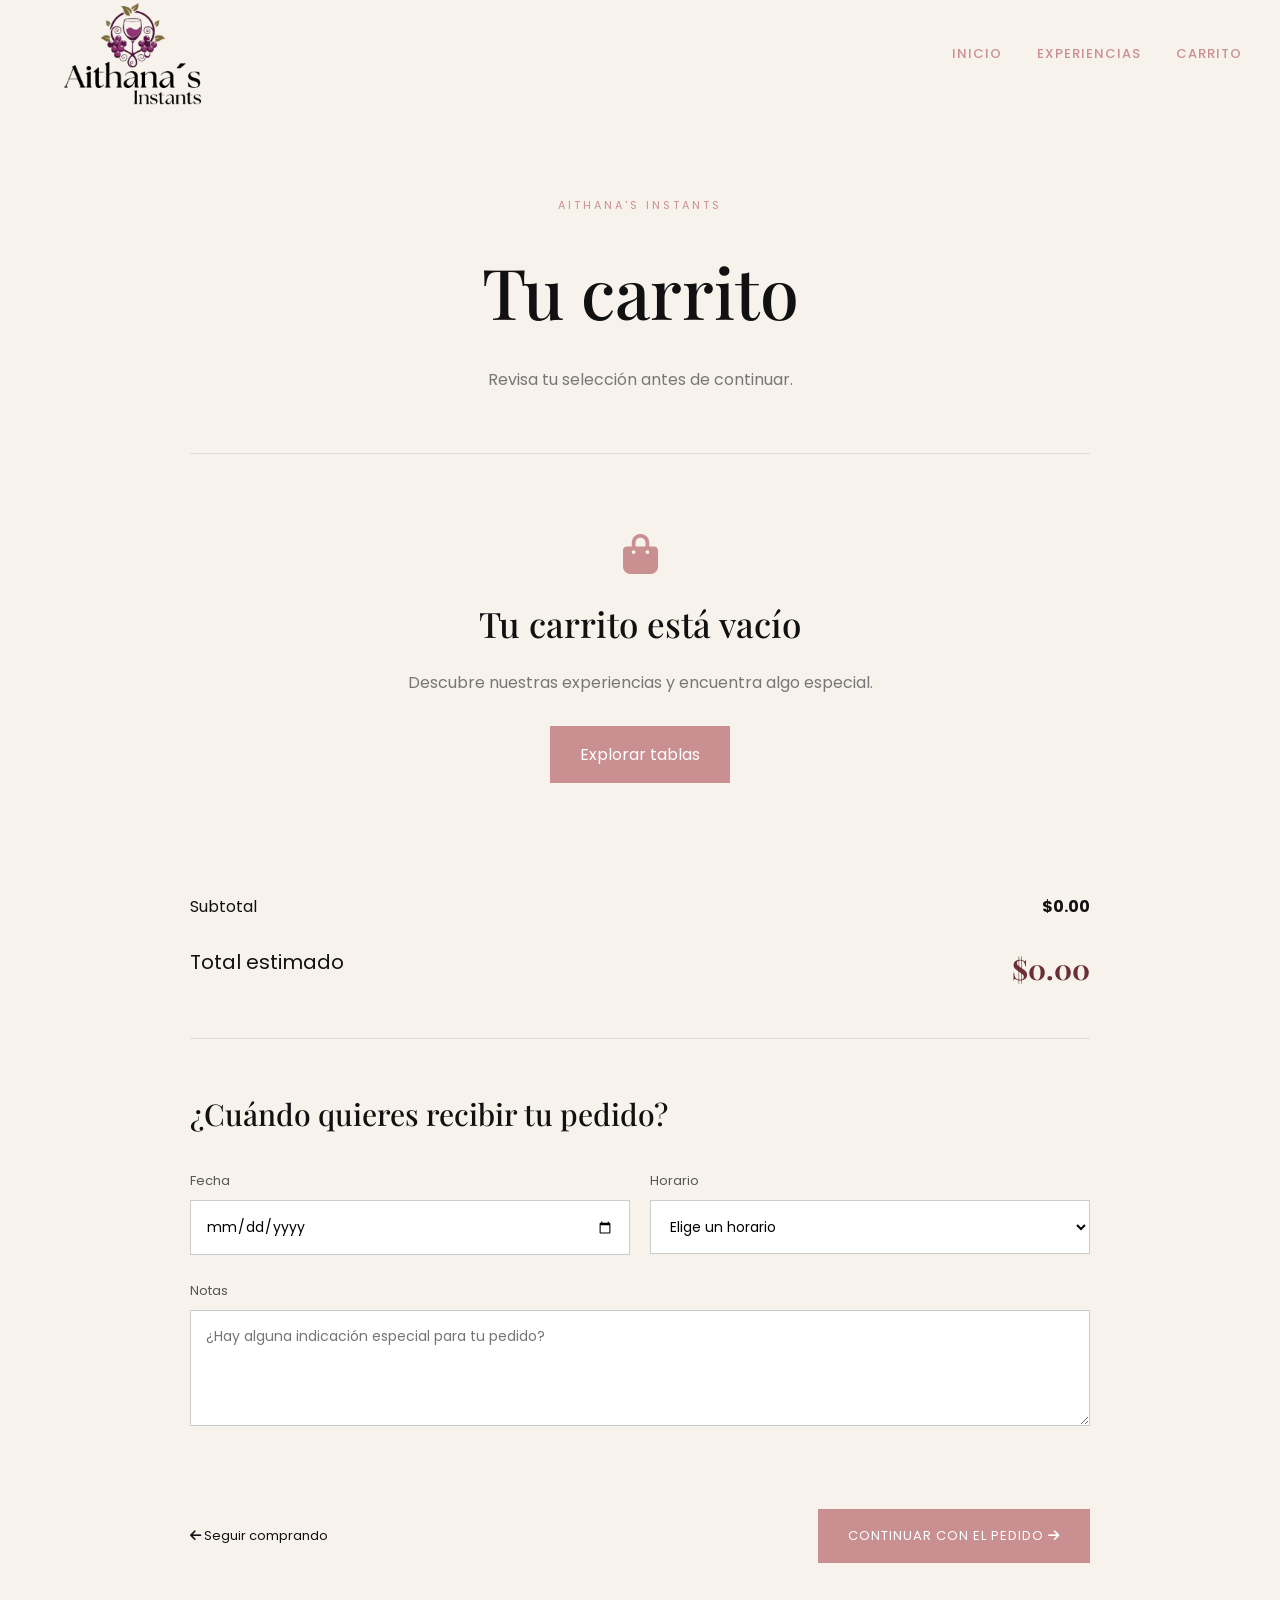
==== pages/carrito.html @ fa344ff1 "Version Final, carrito y galeria tablas hecha" ====
<!DOCTYPE html>
<html lang="es">

<head>

    <meta charset="UTF-8">

    <meta
        name="viewport"
        content="width=device-width, initial-scale=1.0"
    >

    <title>Tu carrito | Aithana's Instants</title>


    <link rel="preconnect" href="https://fonts.googleapis.com">

    <link
        href="https://fonts.googleapis.com/css2?family=Playfair+Display:wght@400;500;600&family=Poppins:wght@300;400;500;600&display=swap"
        rel="stylesheet"
    >


    <link
        rel="stylesheet"
        href="https://cdnjs.cloudflare.com/ajax/libs/font-awesome/6.5.2/css/all.min.css"
    >


    <link
        rel="stylesheet"
        href="../css/style.css"
    >

    <link
        rel="stylesheet"
        href="../css/cart.css"
    >

</head>


<body>


    <!-- =====================================
         HEADER
    ====================================== -->

    <header class="header">

        <nav class="navbar">

            <a
                href="../index.html"
                class="logo"
            >

                <img
                    src="/images/logo/logo-removebg-preview.png"
                    alt="Aithana's Instants"
                >

            </a>


            <ul class="nav-menu">

                <li>
                    <a href="../index.html">
                        Inicio
                    </a>
                </li>

                <li>
                    <a href="tablas.html">
                        Experiencias
                    </a>
                </li>

                <li>
                    <a href="carrito.html">
                        Carrito
                    </a>
                </li>

            </ul>

        </nav>

    </header>


    <!-- =====================================
         CARRITO
    ====================================== -->

    <main class="cart-page">

        <section class="cart-section">

            <div class="cart-container">


                <div class="cart-header">

                    <span>
                        AITHANA'S INSTANTS
                    </span>

                    <h1>
                        Tu carrito
                    </h1>

                    <p>
                        Revisa tu selección antes de continuar.
                    </p>

                </div>


                <!-- PRODUCTOS -->

                <div
                    id="cart-items"
                    class="cart-items"
                >

                </div>


                <!-- TOTAL -->

                <div class="cart-summary">

                    <div>

                        <span>
                            Subtotal
                        </span>

                        <strong
                            id="cart-subtotal"
                        >
                            $0.00 MXN
                        </strong>

                    </div>


                    <div class="cart-total">

                        <span>
                            Total estimado
                        </span>

                        <strong
                            id="cart-total"
                        >
                            $0.00 MXN
                        </strong>

                    </div>

                </div>


                <!-- =================================
                     ENTREGA
                ================================== -->

                <div class="delivery-section">

                    <h2>
                        ¿Cuándo quieres recibir tu pedido?
                    </h2>


                    <div class="delivery-grid">


                        <div class="form-group">

                            <label for="delivery-date">
                                Fecha
                            </label>

                            <input
                                type="date"
                                id="delivery-date"
                            >

                        </div>


                        <div class="form-group">

                            <label for="delivery-time">
                                Horario
                            </label>

                            <select
                                id="delivery-time"
                            >

                                <option value="">
                                    Elige un horario
                                </option>

                                <option value="10:00">
                                    10:00 AM
                                </option>

                                <option value="12:00">
                                    12:00 PM
                                </option>

                                <option value="14:00">
                                    2:00 PM
                                </option>

                                <option value="16:00">
                                    4:00 PM
                                </option>

                                <option value="18:00">
                                    6:00 PM
                                </option>

                            </select>

                        </div>

                    </div>


                    <div class="form-group">

                        <label for="order-notes">
                            Notas
                        </label>

                        <textarea
                            id="order-notes"
                            rows="4"
                            placeholder="¿Hay alguna indicación especial para tu pedido?"
                        ></textarea>

                    </div>

                </div>


                <!-- BOTONES -->

                <div class="cart-actions">

                    <a
                        href="tablas.html"
                        class="continue-shopping"
                    >

                        <i class="fa-solid fa-arrow-left"></i>

                        Seguir comprando

                    </a>


                    <button
                        id="checkout-button"
                        class="checkout-button"
                    >

                        Continuar con el pedido

                        <i class="fa-solid fa-arrow-right"></i>

                    </button>

                </div>


            </div>

        </section>

    </main>


    <script src="../js/script.js"></script>

    <script src="../js/cart.js"></script>

</body>

</html>
---- css/style.css ----
/* =========================================
   VARIABLES
========================================= */

:root {

    /* Identidad Aithana's Instants */

    --color-background: #F7F2EC;

    --color-text: #111111;

    --color-primary: #000000;

    --color-rose: #c98f91;

    --color-burgundy: #6B3035;

    --color-gold: #C6A15B;

    --color-white: #FFFFFF;


    /* Tipografías */

    --font-title: 'Playfair Display', serif;

    --font-body: 'Poppins', sans-serif;


    /* Otros */

    --transition: 0.35s ease;

    --container: 1200px;

}


/* =========================================
   RESET
========================================= */

* {
    margin: 0;
    padding: 0;
    box-sizing: border-box;
}

html {
    scroll-behavior: smooth;
}

body {

    font-family: var(--font-body);

    background-color: var(--color-background);

    color: var(--color-text);

    line-height: 1.7;

}

img {

    width: 100%;

    display: block;

}

a {

    color: inherit;

    text-decoration: none;

}

button {

    font-family: inherit;

}


/* =========================================
   UTILIDADES
========================================= */

.container {

    width: min(
        90%,
        var(--container)
    );

    margin: auto;

}

.section {

    padding: 120px 0;

}


/* =========================================
   HEADER
========================================= */

.header {

    position: fixed;

    top: 0;

    left: 0;

    width: 100%;

    z-index: 1000;

    transition: var(--transition);

}


.header.scrolled {

    background-color:
        rgba(219, 187, 147, 0.96);

    backdrop-filter: blur(10px);

    box-shadow:
        0 5px 25px
        rgba(0, 0, 0, 0.08);

}


.navbar {

    width: min(
        94%,
        1400px
    );

    margin: auto;

    min-height: 90px;

    display: flex;

    align-items: center;

    justify-content: space-between;

}


.logo img {

    width: 200px;

    max-height: 200px;

    object-fit: contain;

}


.nav-menu {

    display: flex;

    align-items: center;

    gap: 35px;

    list-style: none;

}


.nav-menu a {

    font-size: 13px;

    font-weight: 500;

    letter-spacing: 1px;

    text-transform: uppercase;

    position: relative;

    color: var(--color-rose);

    transition: var(--transition);

}


.nav-menu a::after {

    content: '';

    position: absolute;

    bottom: -7px;

    left: 0;

    width: 0;

    height: 1px;

    background-color: var(--color-rose);

    transition: var(--transition);

}


.nav-menu a:hover::after {

    width: 100%;

}


.menu-toggle {

    display: none;

    border: none;

    background: transparent;

    cursor: pointer;

}


.menu-toggle span {

    display: block;

    width: 25px;

    height: 2px;

    margin: 5px;

    background-color: var(--color-rose);

}

/* =========================================
   HERO
========================================= */

.hero {

    min-height: 100vh;

    position: relative;

    display: flex;

    align-items: center;

    justify-content: center;

    text-align: center;

    background-image:
        url('../images/Galeria/Galeria 1.jpg');

    background-size: cover;

    background-position: center;

    color: var(--color-white);

}

.hero-overlay {

    position: absolute;

    inset: 0;

    background:
        linear-gradient(
            rgba(0, 0, 0, 0.35),
            rgba(0, 0, 0, 0.55)
        );

}

.hero-content {

    position: relative;

    z-index: 1;

    width: min(
        90%,
        900px
    );

}

.hero-subtitle {

    display: block;

    margin-bottom: 20px;

    font-size: 13px;

    letter-spacing: 5px;

}

.hero h1 {

    font-family: var(--font-title);

    font-size: clamp(
        50px,
        7vw,
        95px
    );

    font-weight: 500;

    line-height: 1.05;

}

.hero h1 span {

    display: block;

    color: var(--color-rose);

    font-style: italic;

}

.hero-content p {

    max-width: 600px;

    margin: 30px auto;

    font-size: 16px;

    font-weight: 300;

}

.hero-scroll {

    position: absolute;

    bottom: 30px;

    left: 50%;

    transform: translateX(-50%);

    display: flex;

    flex-direction: column;

    align-items: center;

    gap: 5px;

    font-size: 11px;

    letter-spacing: 2px;

    z-index: 2;

}


/* =========================================
   BOTONES
========================================= */

.btn {

    display: inline-flex;

    align-items: center;

    justify-content: center;

    gap: 10px;

    padding: 15px 30px;

    font-size: 12px;

    font-weight: 500;

    letter-spacing: 1px;

    text-transform: uppercase;

    border: 1px solid transparent;

    transition: var(--transition);

}

.btn-primary {

    background-color: var(--color-rose);

    color: var(--color-white);

}

.btn-primary:hover {

    background-color: var(--color-burgundy);

    transform: translateY(-3px);

}

.btn-outline {

    border-color: var(--color-text);

}

.btn-outline:hover {

    background-color: var(--color-text);

    color: var(--color-white);

}

.btn-light {

    background-color: var(--color-white);

    color: var(--color-text);

}

.btn-light:hover {

    background-color: var(--color-rose);

    color: var(--color-white);

}


/* =========================================
   LABELS
========================================= */

.section-label {

    display: flex;

    align-items: center;

    justify-content: center;

    gap: 15px;

    font-size: 11px;

    letter-spacing: 3px;

    font-weight: 500;

}

.section-label span {

    width: 30px;

    height: 1px;

    background-color: var(--color-rose);

}


/* =========================================
   INTRO
========================================= */

.intro {

    text-align: center;

}

.intro-container {

    max-width: 850px;

}

.intro h2 {

    margin-top: 25px;

    font-family: var(--font-title);

    font-size: clamp(
        40px,
        5vw,
        65px
    );

    line-height: 1.2;

    font-weight: 500;

}

.intro h2 em {

    display: block;

    color: var(--color-rose);

}

.intro p {

    max-width: 650px;

    margin: 30px auto;

    color: #555;

}

.text-link {

    display: inline-flex;

    align-items: center;

    gap: 10px;

    font-size: 12px;

    text-transform: uppercase;

    letter-spacing: 1px;

    font-weight: 500;

    transition: var(--transition);

}

.text-link i {

    transition: var(--transition);

}

.text-link:hover {

    color: var(--color-burgundy);

}

.text-link:hover i {

    transform: translateX(6px);

}


/* =========================================
   SECTION HEADING
========================================= */

.section-heading {

    text-align: center;

    margin-bottom: 60px;

}

.section-heading h2 {

    margin-top: 20px;

    font-family: var(--font-title);

    font-size: clamp(
        40px,
        5vw,
        65px
    );

    font-weight: 500;

}

.section-heading p {

    max-width: 550px;

    margin: 15px auto 0;

    color: #666;

}


/* =========================================
   EXPERIENCES
========================================= */

.experiences {

    background-color: #EFE7DF;

}

.experience-grid {

    display: grid;

    grid-template-columns:
        repeat(3, 1fr);

    gap: 30px;

}

.experience-card {

    background-color: var(--color-background);

}

.experience-image {

    height: 450px;

    overflow: hidden;

}

.experience-image img {

    height: 100%;

    object-fit: cover;

    transition:
        transform 0.7s ease;

}

.experience-card:hover
.experience-image img {

    transform: scale(1.06);

}

.experience-content {

    padding: 30px;

}

.experience-number {

    font-family: var(--font-title);

    color: var(--color-rose);

    font-size: 14px;

}

.experience-content h3 {

    margin: 10px 0;

    font-family: var(--font-title);

    font-size: 32px;

    font-weight: 500;

}

.experience-content p {

    color: #666;

    margin-bottom: 20px;

    font-size: 14px;

}


/* =========================================
   FEATURED
========================================= */

.featured {

    display: grid;

    grid-template-columns:
        1.2fr
        1fr;

    min-height: 700px;

}

.featured-image {

    overflow: hidden;

}

.featured-image img {

    height: 100%;

    object-fit: cover;

}

.featured-content {

    padding: 80px;

    display: flex;

    flex-direction: column;

    justify-content: center;

    background-color: var(--color-burgundy);

    color: var(--color-white);

}

.featured-content .section-label {

    justify-content: flex-start;

}

.featured-content h2 {

    margin: 25px 0;

    font-family: var(--font-title);

    font-size: clamp(
        45px,
        5vw,
        75px
    );

    font-weight: 500;

    line-height: 1.1;

}

.featured-content h2 em {

    display: block;

    color: var(--color-rose);

}

.featured-content p {

    max-width: 500px;

    margin-bottom: 35px;

    color: rgba(255, 255, 255, 0.8);

}

.featured-content .btn {

    align-self: flex-start;

}


/* =========================================
   ABOUT
========================================= */

.about-container {

    display: grid;

    grid-template-columns:
        1fr 1fr;

    gap: 100px;

    align-items: center;

}

.about-content h2 {

    margin: 25px 0;

    font-family: var(--font-title);

    font-size: clamp(
        45px,
        5vw,
        70px
    );

    line-height: 1.1;

    font-weight: 500;

}

.about-content h2 em {

    display: block;

    color: var(--color-rose);

}

.about-content p {

    color: #666;

    margin-bottom: 20px;

}

.about-content .section-label {

    justify-content: flex-start;

}

.about-image {

    height: 650px;

    overflow: hidden;

}

.about-image img {

    height: 100%;

    object-fit: cover;

}


/* =========================================
   GALERÍA
========================================= */

.gallery {

    background-color: #EFE7DF;

}

.gallery-grid {

    display: grid;

    grid-template-columns:
        repeat(4, 1fr);

    grid-auto-rows: 260px;

    gap: 15px;

}

.gallery-item {

    overflow: hidden;

}

.gallery-item img {

    height: 100%;

    object-fit: cover;

    transition:
        transform 0.6s ease;

}

.gallery-item:hover img {

    transform: scale(1.06);

}

.gallery-large {

    grid-column: span 2;

    grid-row: span 2;

}

.gallery-wide {

    grid-column: span 2;

}


/* =========================================
   CTA
========================================= */

.cta {

    min-height: 600px;

    position: relative;

    display: flex;

    align-items: center;

    justify-content: center;

    text-align: center;

    color: var(--color-white);

    background-image:
        url('../images/hero/cta.jpg');

    background-size: cover;

    background-position: center;

}

.cta-overlay {

    position: absolute;

    inset: 0;

    background:
        rgba(0, 0, 0, 0.55);

}

.cta-content {

    position: relative;

    z-index: 1;

    width: min(
        90%,
        800px
    );

}

.cta-content h2 {

    margin: 25px 0;

    font-family: var(--font-title);

    font-size: clamp(
        45px,
        6vw,
        80px
    );

    line-height: 1.1;

    font-weight: 500;

}

.cta-content h2 em {

    display: block;

    color: var(--color-rose);

}

.cta-content p {

    max-width: 600px;

    margin: 0 auto 35px;

    color: rgba(255, 255, 255, 0.85);

}


/* =========================================
   FOOTER
========================================= */

.footer {

    background-color: var(--color-primary);

    color: var(--color-white);

}

.footer-container {

    padding: 80px 0;

    display: grid;

    grid-template-columns:
        2fr 1fr 1fr;

    gap: 60px;

}

.footer-brand img {

    width: 200px;

    margin-bottom: 20px;

}

.footer-brand p {

    max-width: 300px;

    color: rgba(255, 255, 255, 0.6);

    font-size: 14px;

}

.footer-links {

    display: flex;

    flex-direction: column;

    gap: 10px;

}

.footer-links h4 {

    font-family: var(--font-title);

    font-size: 20px;

    font-weight: 500;

    margin-bottom: 10px;

}

.footer-links a {

    color: rgba(255, 255, 255, 0.65);

    font-size: 13px;

    transition: var(--transition);

}

.footer-links a:hover {

    color: var(--color-rose);

}

.footer-bottom {

    border-top:
        1px solid rgba(255, 255, 255, 0.1);

    padding: 20px;

    text-align: center;

}

.footer-bottom p {

    font-size: 11px;

    color: rgba(255, 255, 255, 0.5);

}


/* =========================================
   RESPONSIVE
========================================= */

@media (max-width: 900px) {

    .nav-menu {

        position: fixed;

        top: 90px;

        right: -100%;

        width: 100%;

        height: calc(100vh - 90px);

        background-color: var(--color-background);

        flex-direction: column;

        justify-content: center;

        gap: 30px;

        transition: var(--transition);

    }

    .nav-menu.active {

        right: 0;

    }

    .menu-toggle {

        display: block;

    }

    .experience-grid {

        grid-template-columns: 1fr;

    }

    .experience-image {

        height: 500px;

    }

    .featured {

        grid-template-columns: 1fr;

    }

    .featured-image {

        min-height: 550px;

    }

    .about-container {

        grid-template-columns: 1fr;

        gap: 50px;

    }

    .about-image {

        height: 550px;

    }

    .gallery-grid {

        grid-template-columns:
            repeat(2, 1fr);

    }

    .footer-container {

        grid-template-columns:
            1fr 1fr;

    }

    .footer-brand {

        grid-column: span 2;

    }

}


@media (max-width: 600px) {

    .section {

        padding: 80px 0;

    }

    .navbar {

        min-height: 75px;

    }

    .nav-menu {

        top: 75px;

        height: calc(100vh - 75px);

    }

    .logo img {

        width: 120px;

    }

    .hero h1 {

        font-size: 48px;

    }

    .hero-subtitle {

        letter-spacing: 3px;

    }

    .hero-content p {

        font-size: 14px;

    }

    .experience-image {

        height: 400px;

    }

    .featured-content {

        padding: 60px 30px;

    }

    .about-image {

        height: 400px;

    }

    .gallery-grid {

        grid-template-columns: 1fr;

        grid-auto-rows: 300px;

    }

    .gallery-large,
    .gallery-wide {

        grid-column: span 1;

        grid-row: span 1;

    }

    .footer-container {

        grid-template-columns: 1fr;

    }

    .footer-brand {

        grid-column: span 1;

    }

}
---- css/cart.css ----
/* =========================================
   PÁGINA CARRITO
========================================= */

.cart-page {

    padding-top: 130px;

    min-height: 100vh;

    background-color:
        var(--color-background);

}

.cart-section {

    padding: 60px 20px 100px;

}

.cart-container {

    width: min(
        100%,
        900px
    );

    margin: auto;

}


/* =========================================
   HEADER
========================================= */

.cart-header {

    text-align: center;

    margin-bottom: 60px;

}

.cart-header span {

    font-size: 11px;

    letter-spacing: 3px;

    color: var(--color-rose);

}

.cart-header h1 {

    font-family: var(--font-title);

    font-size: clamp(
        45px,
        6vw,
        70px
    );

    font-weight: 500;

    margin: 15px 0;

}

.cart-header p {

    color: #777;

}


/* =========================================
   PRODUCTOS
========================================= */

.cart-items {

    border-top: 1px solid #ddd;

}

.cart-item {

    display: grid;

    grid-template-columns:
        110px
        1fr
        auto;

    gap: 25px;

    align-items: center;

    padding: 25px 0;

    border-bottom: 1px solid #ddd;

}

.cart-item-image {

    width: 110px;

    height: 110px;

    overflow: hidden;

}

.cart-item-image img {

    width: 100%;

    height: 100%;

    object-fit: cover;

}

.cart-item-info h3 {

    font-family: var(--font-title);

    font-size: 23px;

    font-weight: 500;

    margin-bottom: 8px;

}

.cart-item-price {

    color: var(--color-rose);

    font-size: 14px;

}


/* =========================================
   CANTIDAD
========================================= */

.cart-item-quantity {

    display: flex;

    align-items: center;

    border: 1px solid #ddd;

    width: fit-content;

    margin-top: 15px;

}

.cart-item-quantity button {

    width: 35px;

    height: 35px;

    border: none;

    background: transparent;

    cursor: pointer;

    font-size: 18px;

}

.cart-item-quantity span {

    width: 35px;

    text-align: center;

    font-size: 13px;

}

.cart-item-total {

    font-family: var(--font-title);

    font-size: 20px;

}

.remove-item {

    display: block;

    margin-top: 10px;

    border: none;

    background: transparent;

    color: #888;

    cursor: pointer;

    font-size: 12px;

}


/* =========================================
   RESUMEN
========================================= */

.cart-summary {

    padding: 30px 0;

    border-bottom: 1px solid #ddd;

}

.cart-summary > div {

    display: flex;

    justify-content: space-between;

    margin-bottom: 15px;

}

.cart-total {

    font-size: 20px;

    padding-top: 10px;

}

.cart-total strong {

    font-family: var(--font-title);

    font-size: 28px;

    color: var(--color-burgundy);

}


/* =========================================
   ENTREGA
========================================= */

.delivery-section {

    padding: 50px 0;

}

.delivery-section h2 {

    font-family: var(--font-title);

    font-size: 30px;

    font-weight: 500;

    margin-bottom: 30px;

}

.delivery-grid {

    display: grid;

    grid-template-columns:
        1fr
        1fr;

    gap: 20px;

}

.form-group {

    margin-bottom: 25px;

}

.form-group label {

    display: block;

    margin-bottom: 8px;

    font-size: 13px;

    color: #555;

}

.form-group input,
.form-group select,
.form-group textarea {

    width: 100%;

    padding: 15px;

    border: 1px solid #ccc;

    background-color: white;

    font-family: var(--font-body);

    font-size: 14px;

    outline: none;

}

.form-group input:focus,
.form-group select:focus,
.form-group textarea:focus {

    border-color:
        var(--color-rose);

}


/* =========================================
   ACCIONES
========================================= */

.cart-actions {

    display: flex;

    align-items: center;

    justify-content: space-between;

    gap: 20px;

}

.continue-shopping {

    color: var(--color-text);

    font-size: 13px;

}

.checkout-button {

    border: none;

    padding: 17px 30px;

    background-color:
        var(--color-rose);

    color: white;

    font-family: var(--font-body);

    font-size: 13px;

    text-transform: uppercase;

    letter-spacing: 1px;

    cursor: pointer;

    transition:
        background-color 0.3s ease;

}

.checkout-button:hover {

    background-color:
        var(--color-burgundy);

}


/* =========================================
   CARRITO VACÍO
========================================= */

.empty-cart {

    text-align: center;

    padding: 80px 20px;

}

.empty-cart i {

    font-size: 40px;

    color: var(--color-rose);

    margin-bottom: 20px;

}

.empty-cart h2 {

    font-family: var(--font-title);

    font-size: 35px;

    font-weight: 500;

}

.empty-cart p {

    color: #777;

    margin: 15px 0 30px;

}

.empty-cart a {

    display: inline-block;

    padding: 15px 30px;

    background-color:
        var(--color-rose);

    color: white;

}


/* =========================================
   RESPONSIVE
========================================= */

@media (max-width: 700px) {

    .cart-item {

        grid-template-columns:
            80px
            1fr;

    }

    .cart-item-image {

        width: 80px;

        height: 80px;

    }

    .cart-item-total {

        grid-column: 2;

    }

    .delivery-grid {

        grid-template-columns: 1fr;

    }

    .cart-actions {

        flex-direction: column-reverse;

        align-items: stretch;

        text-align: center;

    }

    .checkout-button {

        width: 100%;

    }

}
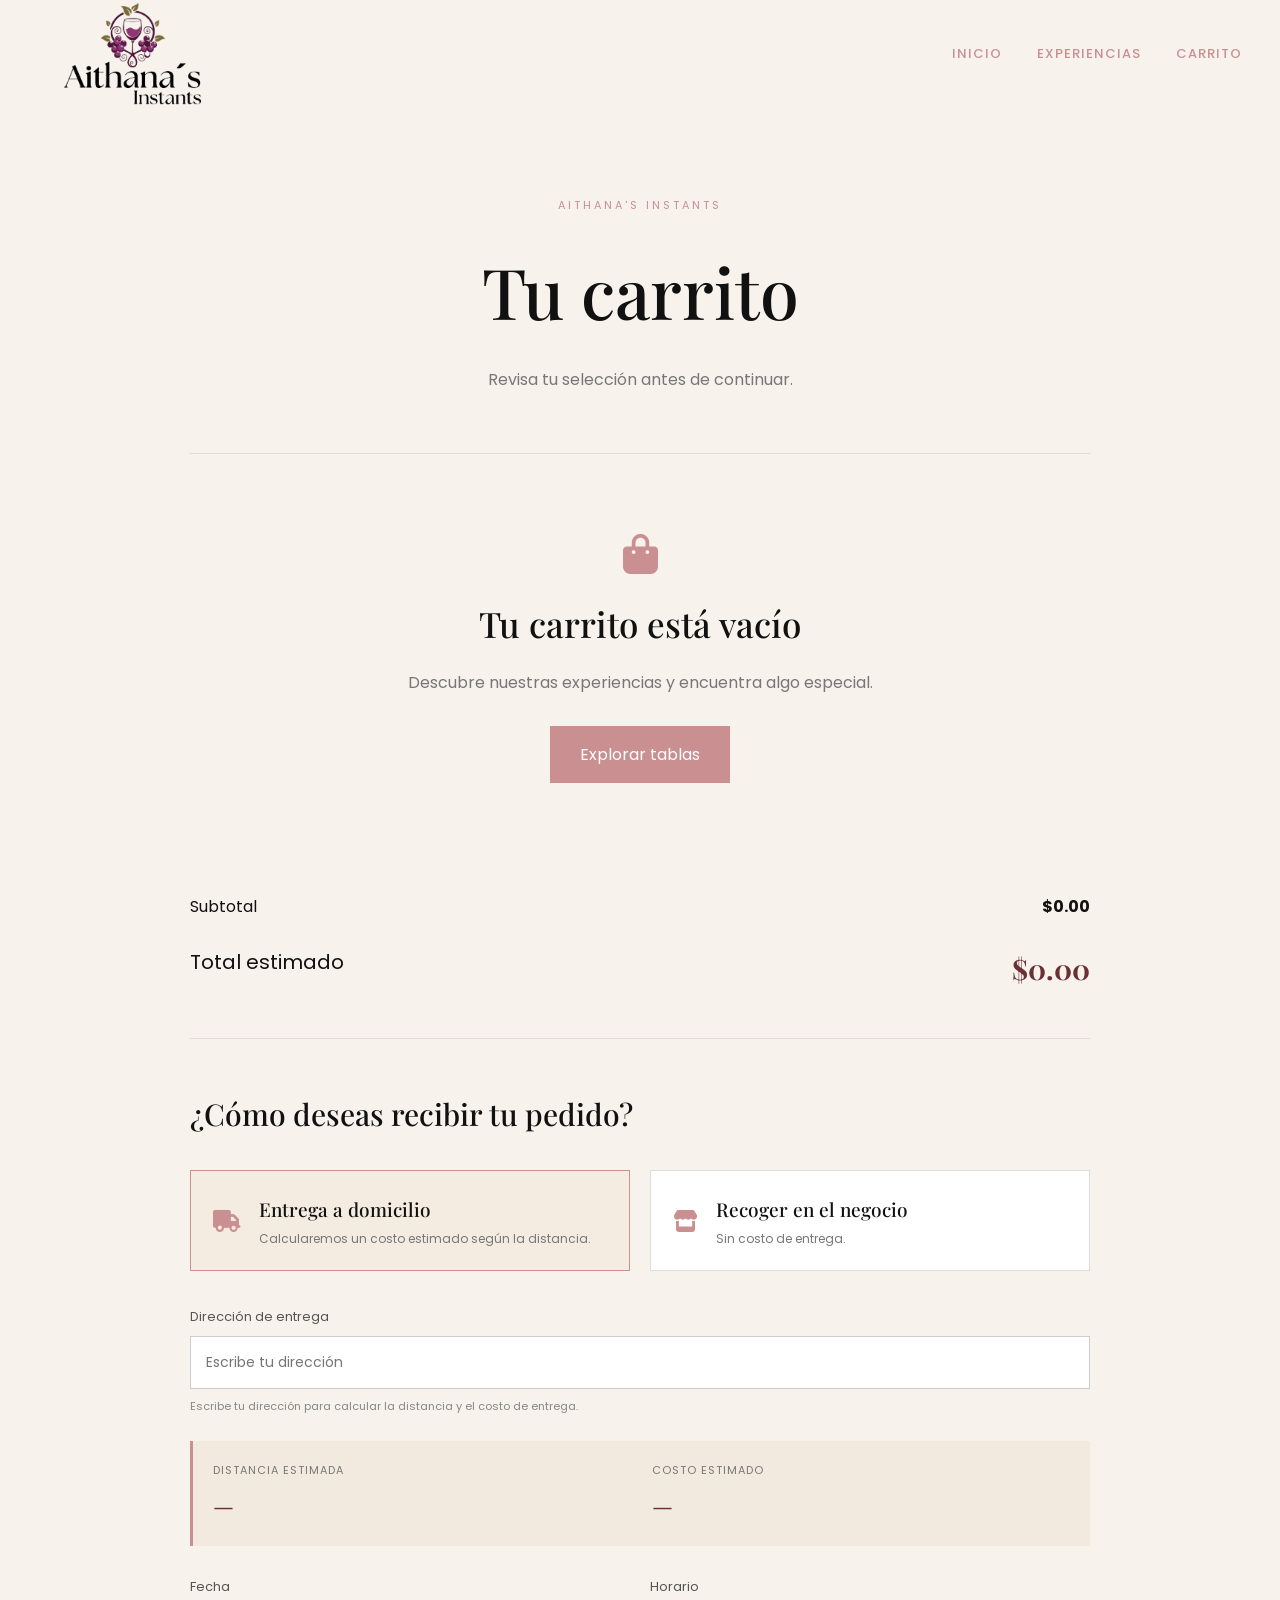
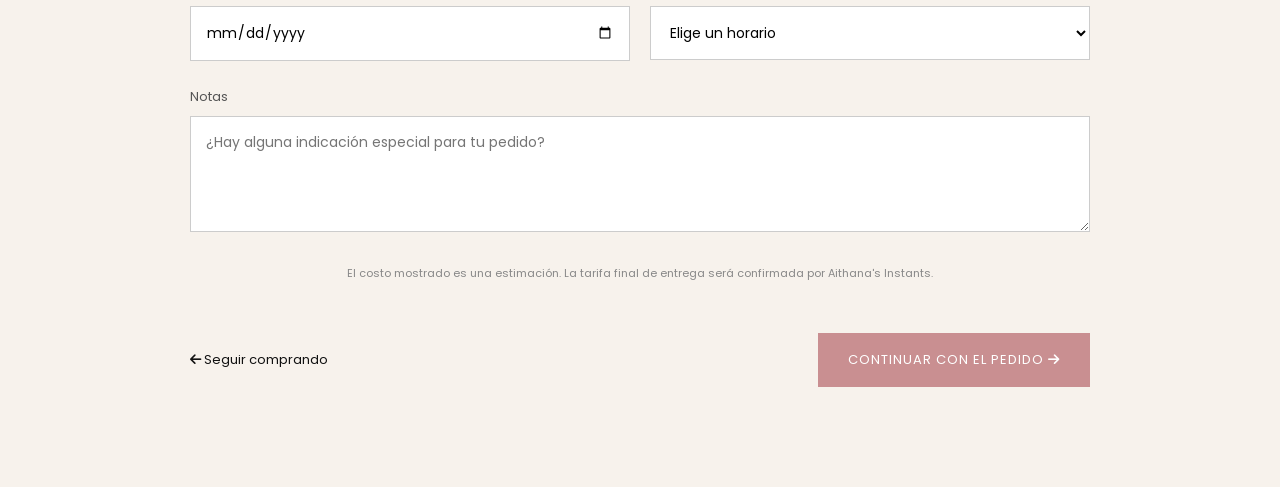
==== commit 696ede28: "PRUEBAS FINALES, INTEGRACION DE MAPA Y BOTON DE CHECKOUT" ====
--- a/pages/carrito.html
+++ b/pages/carrito.html
@@ -164,93 +164,280 @@
 
                 </div>
 
-
-                <!-- =================================
-                     ENTREGA
-                ================================== -->
-
-                <div class="delivery-section">
-
-                    <h2>
-                        ¿Cuándo quieres recibir tu pedido?
-                    </h2>
-
-
-                    <div class="delivery-grid">
-
-
-                        <div class="form-group">
-
-                            <label for="delivery-date">
-                                Fecha
-                            </label>
-
-                            <input
-                                type="date"
-                                id="delivery-date"
-                            >
-
-                        </div>
-
-
-                        <div class="form-group">
-
-                            <label for="delivery-time">
-                                Horario
-                            </label>
-
-                            <select
-                                id="delivery-time"
-                            >
-
-                                <option value="">
-                                    Elige un horario
-                                </option>
-
-                                <option value="10:00">
-                                    10:00 AM
-                                </option>
-
-                                <option value="12:00">
-                                    12:00 PM
-                                </option>
-
-                                <option value="14:00">
-                                    2:00 PM
-                                </option>
-
-                                <option value="16:00">
-                                    4:00 PM
-                                </option>
-
-                                <option value="18:00">
-                                    6:00 PM
-                                </option>
-
-                            </select>
-
-                        </div>
-
-                    </div>
-
-
-                    <div class="form-group">
-
-                        <label for="order-notes">
-                            Notas
-                        </label>
-
-                        <textarea
-                            id="order-notes"
-                            rows="4"
-                            placeholder="¿Hay alguna indicación especial para tu pedido?"
-                        ></textarea>
-
-                    </div>
-
-                </div>
-
-
+<!-- =================================
+     ENTREGA
+================================= -->
+
+<div class="delivery-section">
+
+    <h2>
+        ¿Cómo deseas recibir tu pedido?
+    </h2>
+
+
+    <!-- =================================
+         MÉTODO DE ENTREGA
+    ================================== -->
+
+    <div class="delivery-options">
+
+
+        <label class="delivery-option">
+
+            <input
+                type="radio"
+                name="delivery-method"
+                value="delivery"
+                checked
+            >
+
+            <div class="delivery-option-content">
+
+                <i class="fa-solid fa-truck"></i>
+
+                <div>
+
+                    <strong>
+                        Entrega a domicilio
+                    </strong>
+
+                    <span>
+                        Calcularemos un costo estimado
+                        según la distancia.
+                    </span>
+
+                </div>
+
+            </div>
+
+        </label>
+
+
+        <label class="delivery-option">
+
+            <input
+                type="radio"
+                name="delivery-method"
+                value="pickup"
+            >
+
+            <div class="delivery-option-content">
+
+                <i class="fa-solid fa-store"></i>
+
+                <div>
+
+                    <strong>
+                        Recoger en el negocio
+                    </strong>
+
+                    <span>
+                        Sin costo de entrega.
+                    </span>
+
+                </div>
+
+            </div>
+
+        </label>
+
+
+    </div>
+
+
+    <!-- =================================
+         ENTREGA A DOMICILIO
+    ================================== -->
+
+    <div
+        id="delivery-fields"
+        class="delivery-fields"
+    >
+
+
+        <div class="form-group">
+
+            <label for="delivery-address">
+
+                Dirección de entrega
+
+            </label>
+
+            <input
+                type="text"
+                id="delivery-address"
+                placeholder="Escribe tu dirección"
+                autocomplete="street-address"
+            >
+
+           <small>
+    Escribe tu dirección para calcular la distancia
+    y el costo de entrega.
+</small>
+
+        </div>
+
+
+        <!-- DISTANCIA -->
+
+        <div
+            id="distance-result"
+            class="delivery-estimate"
+        >
+
+            <div>
+
+                <span>
+                    Distancia estimada
+                </span>
+
+                <strong id="delivery-distance">
+                    —
+                </strong>
+
+            </div>
+
+            <div>
+
+                <span>
+                    Costo estimado
+                </span>
+
+                <strong id="delivery-cost">
+                    —
+                </strong>
+
+            </div>
+
+        </div>
+
+
+    </div>
+
+
+    <!-- =================================
+         RECOGER EN NEGOCIO
+    ================================== -->
+
+    <div
+        id="pickup-message"
+        class="pickup-message"
+        style="display: none;"
+    >
+
+        <i class="fa-solid fa-store"></i>
+
+        <div>
+
+            <strong>
+                Recoger en el negocio
+            </strong>
+
+            <p>
+                Tu pedido estará listo para recoger
+                en la dirección de Aithana's Instants.
+            </p>
+
+        </div>
+
+        <span class="pickup-cost">
+            $0 MXN
+        </span>
+
+    </div>
+
+
+    <!-- =================================
+         FECHA Y HORA
+    ================================== -->
+
+    <div class="delivery-grid">
+
+
+        <div class="form-group">
+
+            <label for="delivery-date">
+                Fecha
+            </label>
+
+            <input
+                type="date"
+                id="delivery-date"
+            >
+
+        </div>
+
+
+        <div class="form-group">
+
+            <label for="delivery-time">
+                Horario
+            </label>
+
+            <select
+                id="delivery-time"
+            >
+
+                <option value="">
+                    Elige un horario
+                </option>
+
+                <option value="10:00">
+                    10:00 AM
+                </option>
+
+                <option value="12:00">
+                    12:00 PM
+                </option>
+
+                <option value="14:00">
+                    2:00 PM
+                </option>
+
+                <option value="16:00">
+                    4:00 PM
+                </option>
+
+                <option value="18:00">
+                    6:00 PM
+                </option>
+
+            </select>
+
+        </div>
+
+
+    </div>
+
+
+    <!-- =================================
+         NOTAS
+    ================================== -->
+
+    <div class="form-group">
+
+        <label for="order-notes">
+            Notas
+        </label>
+
+        <textarea
+            id="order-notes"
+            rows="4"
+            placeholder="¿Hay alguna indicación especial para tu pedido?"
+        ></textarea>
+
+    </div>
+
+
+    <p class="delivery-disclaimer">
+
+        El costo mostrado es una estimación.
+        La tarifa final de entrega será confirmada
+        por Aithana's Instants.
+
+    </p>
+
+</div>
                 <!-- BOTONES -->
 
                 <div class="cart-actions">
--- a/css/cart.css
+++ b/css/cart.css
@@ -279,8 +279,11 @@
     margin-bottom: 30px;
 
 }
-
-.delivery-grid {
+/* =========================================
+   OPCIONES DE ENTREGA
+========================================= */
+
+.delivery-options {
 
     display: grid;
 
@@ -290,6 +293,286 @@
 
     gap: 20px;
 
+    margin-bottom: 35px;
+
+}
+
+
+.delivery-option {
+
+    position: relative;
+
+    cursor: pointer;
+
+}
+
+
+.delivery-option input {
+
+    position: absolute;
+
+    opacity: 0;
+
+}
+
+
+.delivery-option-content {
+
+    display: flex;
+
+    align-items: center;
+
+    gap: 18px;
+
+    padding: 22px;
+
+    border: 1px solid #ddd;
+
+    background-color: white;
+
+    transition:
+        border-color 0.3s ease,
+        background-color 0.3s ease,
+        transform 0.3s ease;
+
+}
+
+
+.delivery-option-content i {
+
+    font-size: 22px;
+
+    color: var(--color-rose);
+
+}
+
+
+.delivery-option-content strong {
+
+    display: block;
+
+    font-family: var(--font-title);
+
+    font-size: 19px;
+
+    font-weight: 500;
+
+    margin-bottom: 5px;
+
+}
+
+
+.delivery-option-content span {
+
+    display: block;
+
+    color: #777;
+
+    font-size: 12px;
+
+    line-height: 1.5;
+
+}
+
+
+/* OPCIÓN SELECCIONADA */
+
+.delivery-option input:checked
++ .delivery-option-content {
+
+    border-color:
+        var(--color-rose);
+
+    background-color:
+        rgba(219, 187, 147, 0.12);
+
+}
+
+
+/* =========================================
+   CAMPOS DE ENTREGA
+========================================= */
+
+.delivery-fields {
+
+    margin-bottom: 30px;
+
+}
+
+
+.form-group small {
+
+    display: block;
+
+    margin-top: 8px;
+
+    color: #888;
+
+    font-size: 11px;
+
+}
+
+
+/* =========================================
+   ESTIMACIÓN DE ENTREGA
+========================================= */
+
+.delivery-estimate {
+
+    display: grid;
+
+    grid-template-columns:
+        1fr
+        1fr;
+
+    gap: 20px;
+
+    padding: 20px;
+
+    margin-bottom: 30px;
+
+    background-color:
+        rgba(219, 187, 147, 0.15);
+
+    border-left:
+        3px solid var(--color-rose);
+
+}
+
+
+.delivery-estimate div {
+
+    display: flex;
+
+    flex-direction: column;
+
+    gap: 5px;
+
+}
+
+
+.delivery-estimate span {
+
+    color: #777;
+
+    font-size: 11px;
+
+    text-transform: uppercase;
+
+    letter-spacing: 1px;
+
+}
+
+
+.delivery-estimate strong {
+
+    font-family: var(--font-title);
+
+    font-size: 24px;
+
+    font-weight: 500;
+
+    color: var(--color-burgundy);
+
+}
+
+
+/* =========================================
+   RECOGER EN NEGOCIO
+========================================= */
+
+.pickup-message {
+
+    display: flex;
+
+    align-items: center;
+
+    gap: 18px;
+
+    padding: 22px;
+
+    margin-bottom: 30px;
+
+    background-color:
+        rgba(219, 187, 147, 0.15);
+
+    border-left:
+        3px solid var(--color-rose);
+
+}
+
+
+.pickup-message > i {
+
+    font-size: 22px;
+
+    color: var(--color-rose);
+
+}
+
+
+.pickup-message strong {
+
+    font-family: var(--font-title);
+
+    font-size: 19px;
+
+    font-weight: 500;
+
+}
+
+
+.pickup-message p {
+
+    margin-top: 5px;
+
+    color: #777;
+
+    font-size: 12px;
+
+}
+
+
+.pickup-cost {
+
+    margin-left: auto;
+
+    font-family: var(--font-title);
+
+    font-size: 20px;
+
+    color: var(--color-burgundy);
+
+}
+
+
+/* =========================================
+   AVISO
+========================================= */
+
+.delivery-disclaimer {
+
+    margin-top: 25px;
+
+    color: #888;
+
+    font-size: 11px;
+
+    line-height: 1.6;
+
+    text-align: center;
+
+}
+.delivery-grid {
+
+    display: grid;
+
+    grid-template-columns:
+        1fr
+        1fr;
+
+    gap: 20px;
+
 }
 
 .form-group {
@@ -458,6 +741,33 @@
 
 @media (max-width: 700px) {
 
+
+    .delivery-options {
+
+    grid-template-columns: 1fr;
+
+}
+
+
+.delivery-estimate {
+
+    grid-template-columns: 1fr;
+
+}
+
+
+.pickup-message {
+
+    align-items: flex-start;
+
+}
+
+
+.pickup-cost {
+
+    margin-left: auto;
+
+}
     .cart-item {
 
         grid-template-columns:
@@ -502,4 +812,38 @@
 
     }
 
+    /* =========================================
+   AUTOCOMPLETADO DE DIRECCIÓN (NUEVO)
+========================================= */
+
+/* Contenedor para las sugerencias de autocompletado */
+#suggestions-container {
+    position: absolute;
+    top: 100%; /* Se posiciona justo debajo del input */
+    left: 0;
+    right: 0;
+    background-color: white;
+    border: 1px solid #ccc;
+    border-top: none;
+    max-height: 200px;
+    overflow-y: auto;
+    z-index: 1000; /* Asegura que esté por encima de otros elementos */
+    box-shadow: 0px 4px 6px rgba(0,0,0,0.1);
+}
+
+/* Cada elemento de la lista de sugerencias */
+.suggestion-item {
+    padding: 10px 15px;
+    cursor: pointer;
+    border-bottom: 1px solid #eee;
+}
+
+.suggestion-item:last-child {
+    border-bottom: none;
+}
+
+/* Efecto al pasar el mouse sobre una sugerencia */
+.suggestion-item:hover {
+    background-color: #f0f0f0;
+}
 }
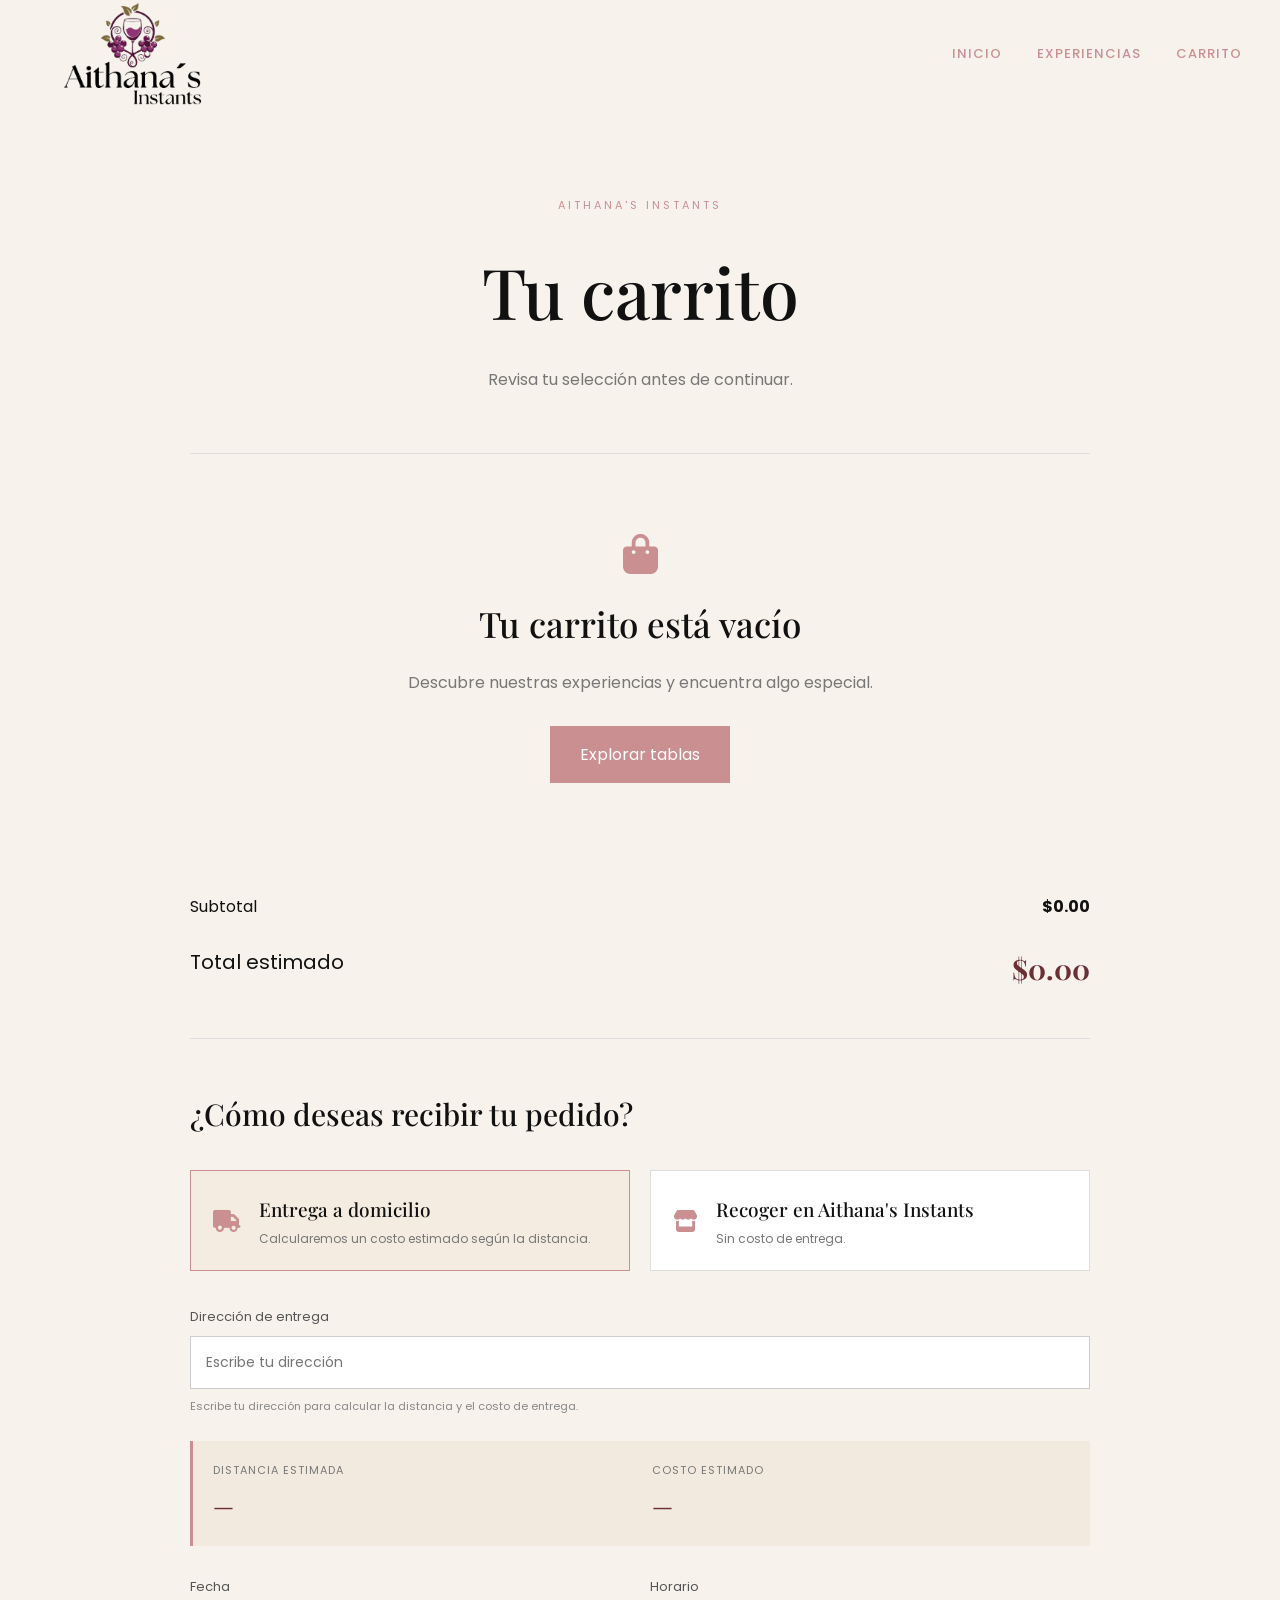
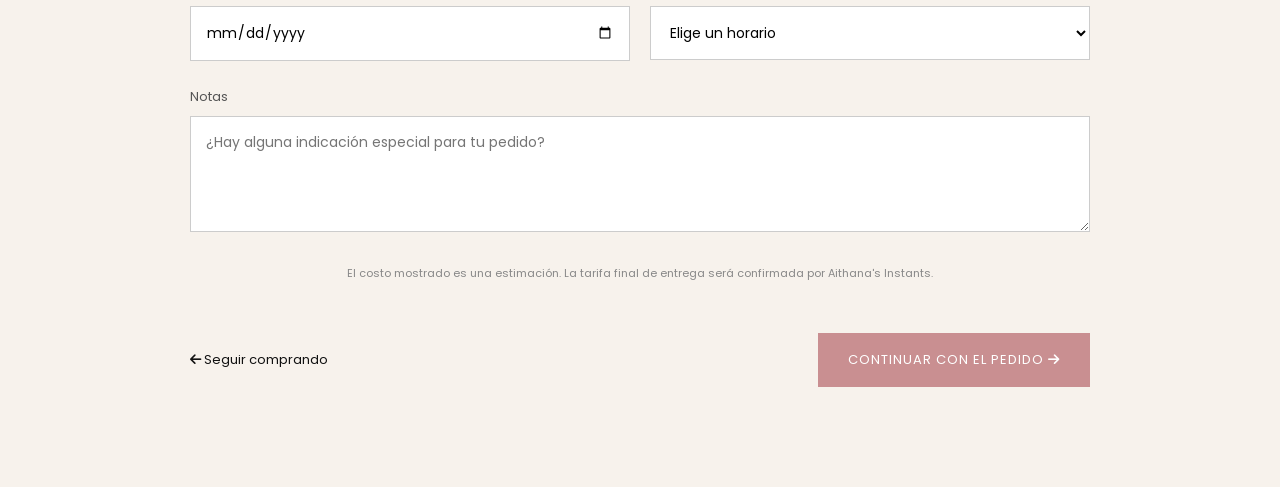
==== commit ccf3be4a: "PRUEBAS FINALES, INTEGRACION DE MAPA Y BOTON DE CHECKOUT" ====
--- a/pages/carrito.html
+++ b/pages/carrito.html
@@ -228,7 +228,7 @@
                 <div>
 
                     <strong>
-                        Recoger en el negocio
+                        Recoger en Aithana's Instants
                     </strong>
 
                     <span>
--- a/css/style.css
+++ b/css/style.css
@@ -1343,4 +1343,280 @@
 
     }
 
+}
+
+/* =========================================================
+   PÁGINAS EN PREPARACIÓN
+   ========================================================= */
+
+.coming-soon {
+    min-height: 100vh;
+    display: flex;
+    align-items: center;
+    justify-content: center;
+
+    text-align: center;
+
+    background-color: var(--color-background);
+
+    padding: 120px 20px 80px;
+}
+
+.coming-soon-content {
+    width: min(90%, 760px);
+    margin: 0 auto;
+}
+
+.coming-soon-label {
+    display: block;
+
+    margin-bottom: 28px;
+
+    color: var(--color-rose);
+
+    font-size: 11px;
+    font-weight: 500;
+
+    letter-spacing: 4px;
+    text-transform: uppercase;
+}
+
+.coming-soon-icon {
+    margin-bottom: 25px;
+
+    color: var(--color-gold);
+
+    font-size: 28px;
+}
+
+.coming-soon h1 {
+    margin-bottom: 30px;
+
+    font-family: var(--font-title);
+
+    font-size: clamp(48px, 7vw, 82px);
+    font-weight: 500;
+
+    line-height: 1.08;
+
+    color: var(--color-text);
+}
+
+.coming-soon h1 em {
+    display: block;
+
+    margin-top: 8px;
+
+    color: var(--color-rose);
+
+    font-style: italic;
+    font-weight: 400;
+}
+
+.coming-soon p {
+    max-width: 580px;
+
+    margin: 0 auto 35px;
+
+    color: #666;
+
+    font-family: var(--font-body);
+    font-size: 14px;
+    font-weight: 300;
+
+    line-height: 1.9;
+}
+
+.coming-soon .btn {
+    margin-top: 5px;
+}
+
+
+/* ================= RESPONSIVE ================= */
+
+@media (max-width: 600px) {
+
+    .coming-soon {
+        padding: 110px 20px 60px;
+    }
+
+    .coming-soon-content {
+        width: 100%;
+    }
+
+    .coming-soon-label {
+        margin-bottom: 22px;
+
+        font-size: 10px;
+        letter-spacing: 3px;
+    }
+
+    .coming-soon-icon {
+        margin-bottom: 20px;
+
+        font-size: 24px;
+    }
+
+    .coming-soon h1 {
+        font-size: 46px;
+        line-height: 1.1;
+    }
+
+    .coming-soon h1 em {
+        margin-top: 5px;
+    }
+
+    .coming-soon p {
+        font-size: 13px;
+        line-height: 1.8;
+    }
+
+}
+/* =========================================
+   SECCIÓN UBICACIÓN (MAPA)
+========================================= */
+
+.location-section {
+    padding: 80px 20px;
+    text-align: center;
+}
+
+.location-section h2 {
+    font-family: var(--font-title);
+    font-size: 40px;
+    font-weight: 500;
+    margin-bottom: 10px;
+}
+
+.location-section p {
+    color: #777;
+    margin-bottom: 40px;
+}
+
+.map-wrapper {
+    position: relative;
+    width: 100%;
+    max-width: 800px;
+    height: 400px;
+    margin: 0 auto;
+    border-radius: 10px;
+    overflow: hidden;
+    box-shadow: 0 10px 30px rgba(0,0,0,0.15);
+}
+
+/* La capa invisible que está encima del mapa */
+.map-link {
+    position: absolute;
+    top: 0;
+    left: 0;
+    width: 100%;
+    height: 100%;
+    z-index: 10;
+    /* Fondo transparente para que se vea el mapa debajo */
+    background-color: transparent; 
+}
+
+/* Efecto sutil al pasar el mouse */
+.map-wrapper:hover .map-link {
+    background-color: rgba(0,0,0,0.05);
+    cursor: pointer;
+}
+/* =========================================================
+   ESTILOS PARA LA LÍNEA DE TIEMPO (HISTORY PAGE)
+   ========================================================= */
+
+.story-timeline {
+    position: relative;
+    max-width: 800px; /* Un poco más ancho que el contenedor estándar */
+    margin: 0 auto;
+}
+
+/* Línea central */
+.story-timeline::before {
+    content: '';
+    position: absolute;
+    height: 100%;
+    width: 2px;
+    background-color: var(--color-rose); /* Usa tu color rosa */
+    top: 0;
+    left: 50%;
+    transform: translateX(-50%);
+}
+
+/* Items de la línea de tiempo */
+.timeline-item {
+    position: relative;
+    width: 50%;
+    padding: 20px 40px;
+    box-sizing: border-box;
+}
+
+/* Punto en la línea central */
+.timeline-item::before {
+    content: '';
+    position: absolute;
+    width: 15px;
+    height: 15px;
+    background-color: var(--color-gold); /* Usa tu color dorado */
+    border-radius: 50%;
+    top: 35px;
+    z-index: 1;
+    box-shadow: 0 0 0 4px rgba(198, 161, 91, 0.2); /* Un halo dorado */
+}
+
+/* Posicionamiento alternado */
+.timeline-item:nth-child(odd) {
+    left: 0;
+    text-align: right;
+}
+
+.timeline-item:nth-child(even) {
+    left: 50%;
+}
+
+.timeline-item:nth-child(odd)::before {
+    right: -42.5px; /* Centra el punto en la línea */
+}
+
+.timeline-item:nth-child(even)::before {
+    left: -42.5px; /* Centra el punto en la línea */
+}
+
+/* Estilo del texto */
+.timeline-item h3 {
+    font-family: var(--font-title);
+    font-size: 26px;
+    font-weight: 500;
+    color: var(--color-burgundy); /* Usa tu color burdeos */
+    margin-bottom: 10px;
+}
+
+.timeline-item p {
+    font-size: 15px;
+    line-height: 1.7;
+    color: #555;
+}
+
+/* ----- RESPONSIVE DESIGN PARA LA LÍNEA DE TIEMPO ----- */
+
+@media (max-width: 768px) {
+    .story-timeline::before {
+        left: 31px; /* Mueve la línea a la izquierda */
+    }
+
+    .timeline-item {
+        width: 100%;
+        padding-left: 70px; /* Deja espacio para la línea y el punto */
+        padding-right: 25px;
+        text-align: left !important; /* Fuerza todo a la izquierda */
+    }
+    
+    .timeline-item:nth-child(even) {
+        left: 0;
+    }
+
+    .timeline-item::before {
+        left: 23px !important; /* Centra el punto en la nueva línea */
+        right: auto !important;
+    }
 }
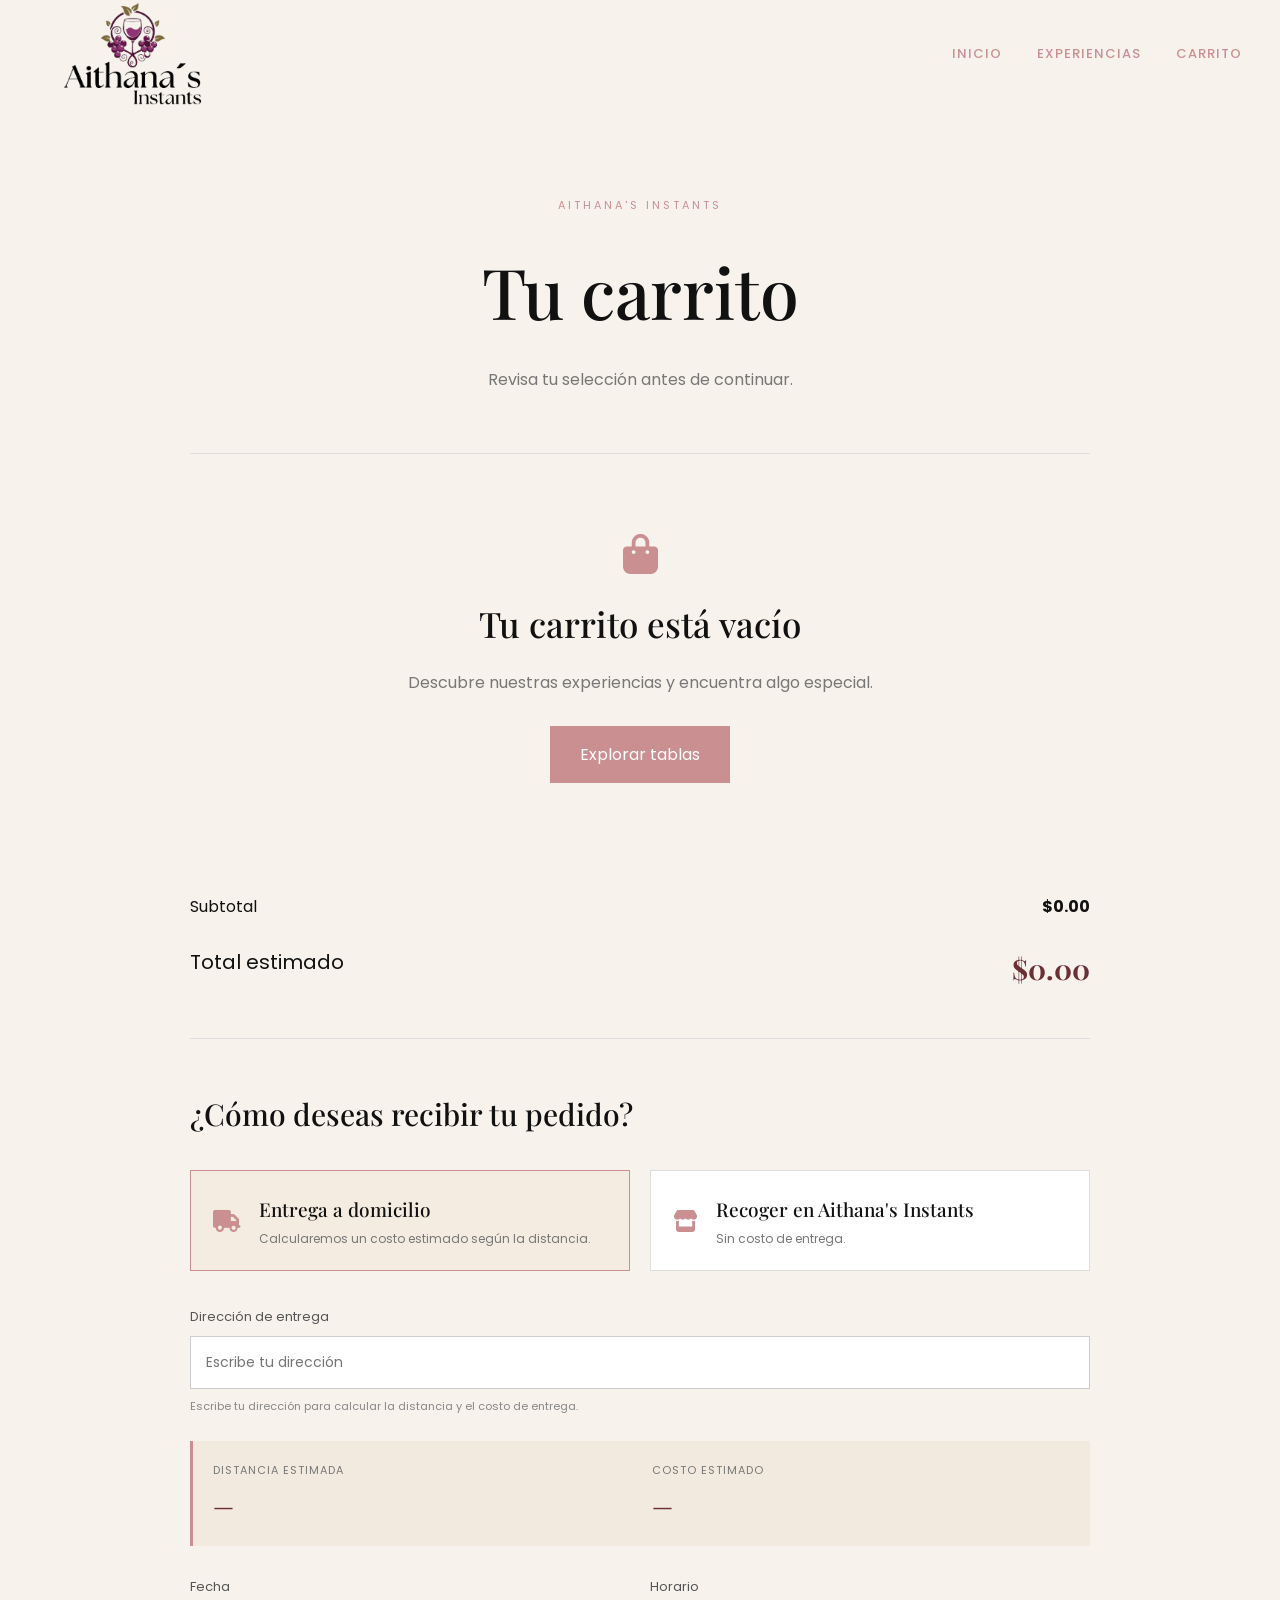
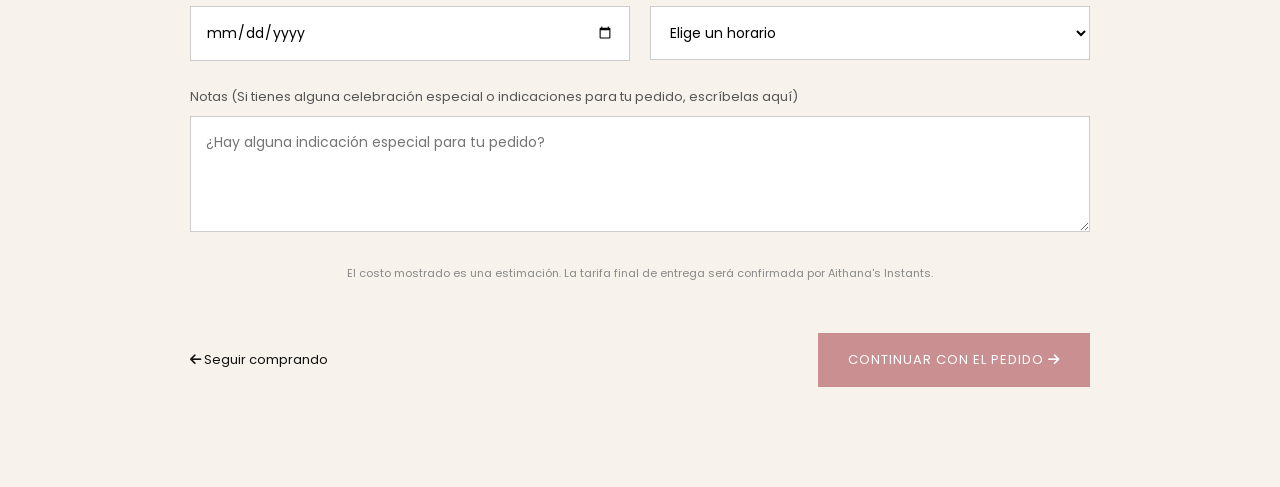
==== commit 493da371: "PRUEBAS FINALES" ====
--- a/pages/carrito.html
+++ b/pages/carrito.html
@@ -417,7 +417,7 @@
     <div class="form-group">
 
         <label for="order-notes">
-            Notas
+            Notas (Si tienes alguna celebración especial o indicaciones para tu pedido, escríbelas aquí)
         </label>
 
         <textarea
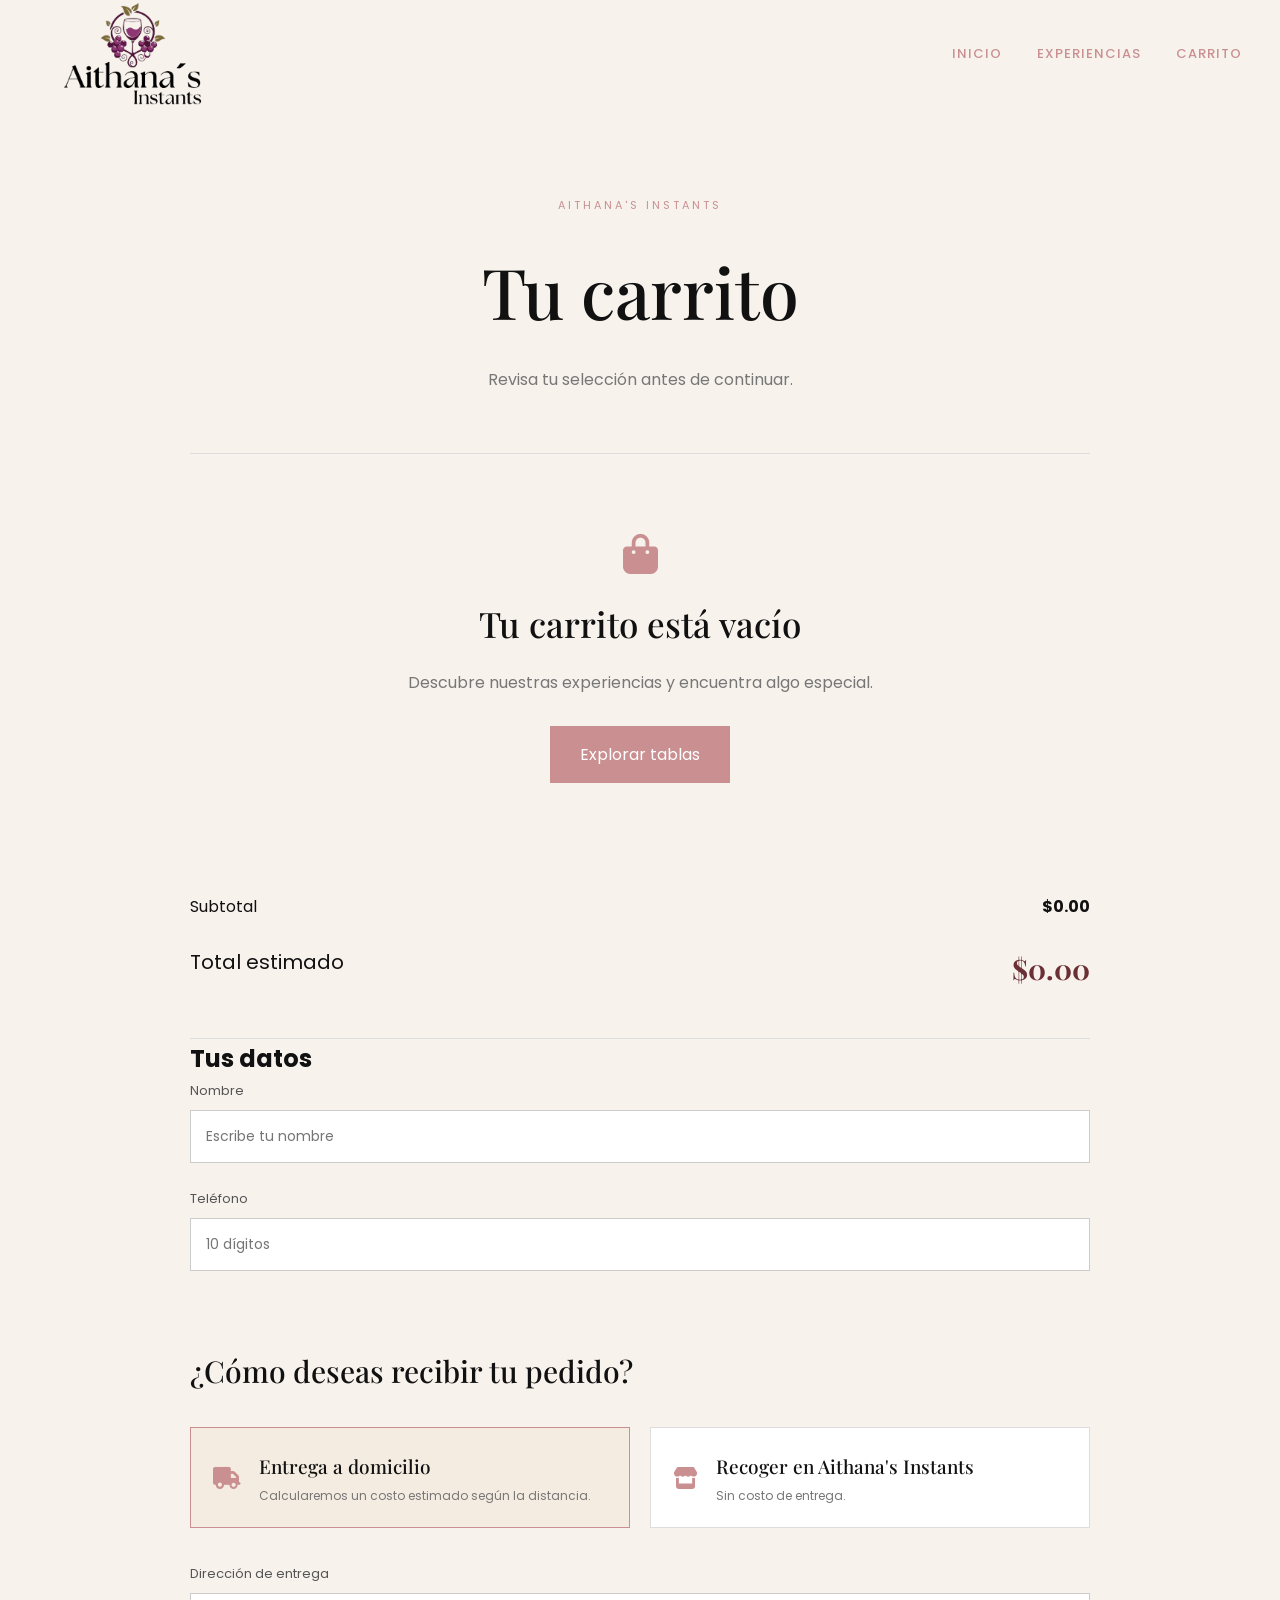
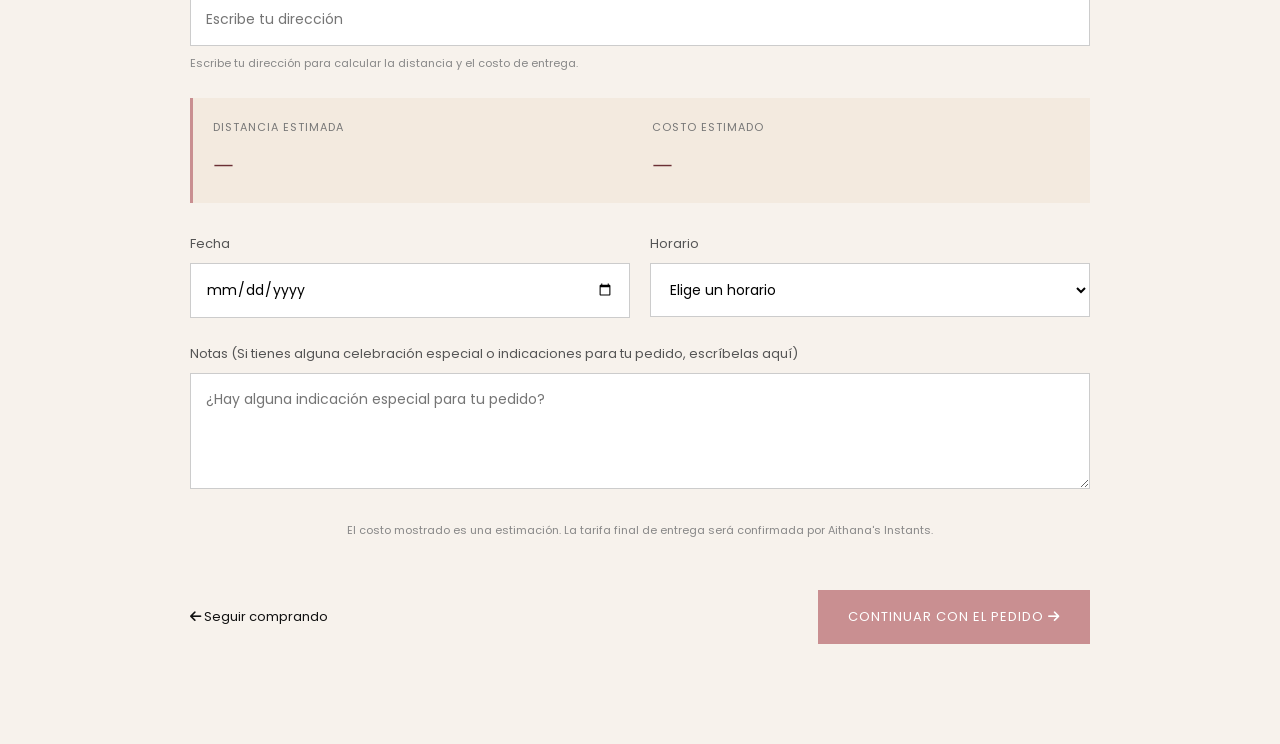
==== commit 6c20beae: "PRUEBAS FINALES, INTEGRACION DE MAPA Y BOTON DE CHECKOUT" ====
--- a/pages/carrito.html
+++ b/pages/carrito.html
@@ -164,6 +164,54 @@
 
                 </div>
 
+
+                <!-- =================================
+     DATOS DEL CLIENTE
+================================= -->
+
+<div class="customer-section">
+
+    <h2>
+        Tus datos
+    </h2>
+
+    <div class="customer-grid">
+
+        <div class="form-group">
+
+            <label for="customer-name">
+                Nombre
+            </label>
+
+            <input
+                type="text"
+                id="customer-name"
+                placeholder="Escribe tu nombre"
+                autocomplete="name"
+            >
+
+        </div>
+
+
+        <div class="form-group">
+
+            <label for="customer-phone">
+                Teléfono
+            </label>
+
+            <input
+                type="tel"
+                id="customer-phone"
+                placeholder="10 dígitos"
+                autocomplete="tel"
+                inputmode="numeric"
+            >
+
+        </div>
+
+    </div>
+
+</div>
 <!-- =================================
      ENTREGA
 ================================= -->
